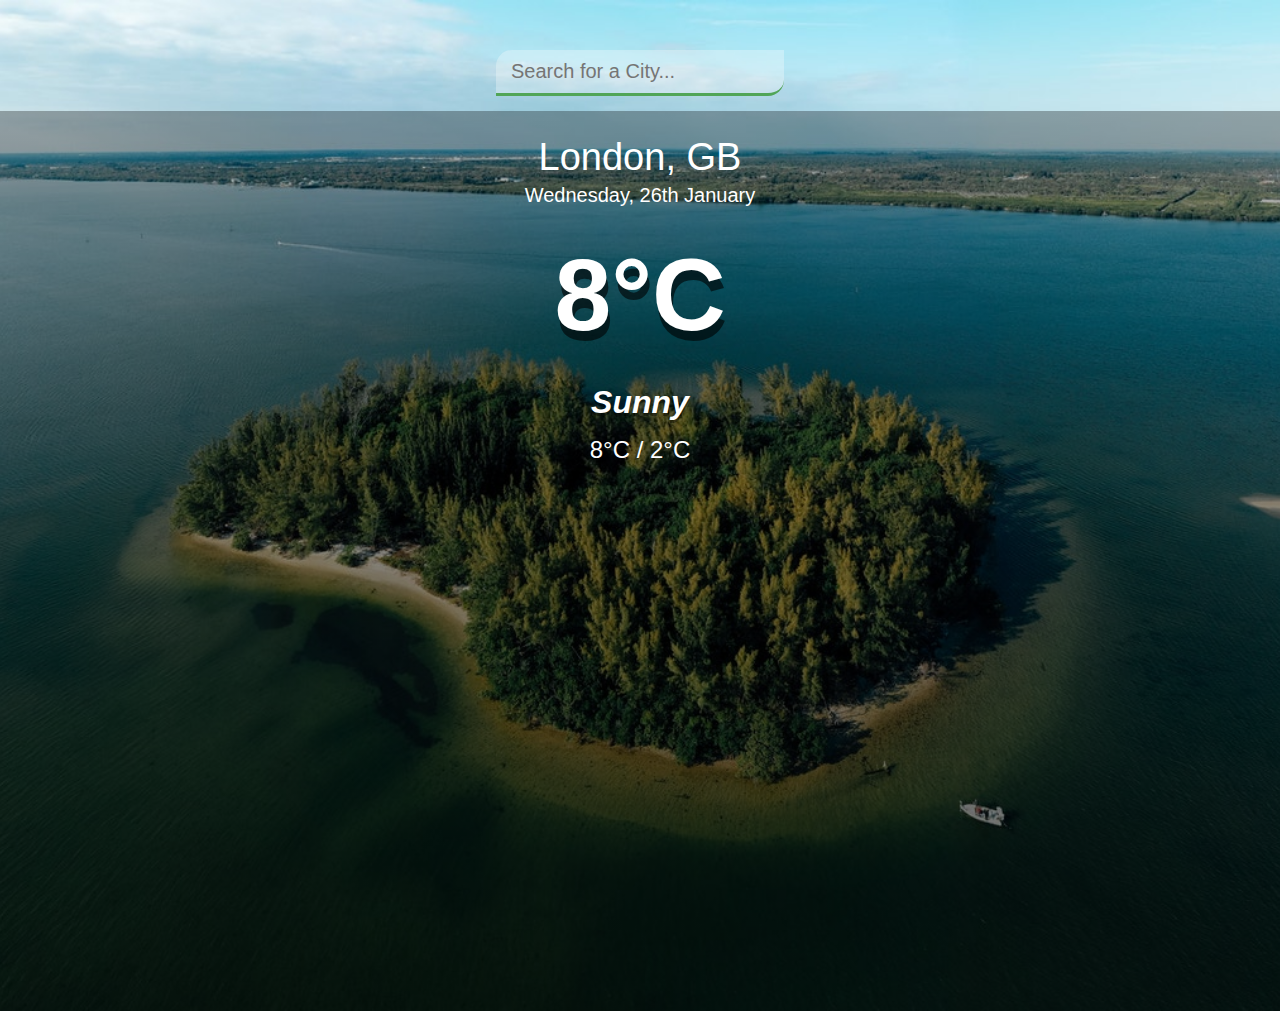
==== myPortfolio/Projects/weatherApp-JS-main/weatherApp-JS/index.html @ b3dc6fe7 "Add files via upload" ====
<!DOCTYPE html>
<html lang="en">
<head>
    <meta charset="UTF-8">
    <meta http-equiv="X-UA-Compatible" content="IE=edge">
    <meta name="viewport" content="width=
    , initial-scale=1.0">
    <link rel="stylesheet" href="main.css">
    <title>Weather App</title>
</head>
<body>
    <header>
        <input type="text" autocomplete="off" class="search-box" placeholder="Search for a City..."/>
    </header> 
    <div class="app-wrap">
      <!-- <header>
        <input type="text" autocomplete="off" class="search-box" placeholder="Search for a City..."/>
    </header> -->
    <main>
       <section class="location">
         <div class="city">London, GB</div>
         <div class="date">Wednesday, 26th January </div>
        </section>
        <div class="current">
            <div class="temp">8<span>°C</span></div>
            <div class="weather">Sunny</div>
            <div class="hi-low">8°C / 2°C</div>
        </div>
    </main>
    </div>


<script src="./main.js"></script>  
</body>
</html>
---- myPortfolio/Projects/weatherApp-JS-main/weatherApp-JS/main.css ----
*{
    margin: 0;
    padding:0;
    box-sizing: border-box;
}

body{
    font-family: 'Franklin Gothic Medium', 'Arial Narrow', Arial, sans-serif;
    background-image: url('./pictures/afternoon2.jpg');
    background-size: cover;
    background-position: top center;
}

.app-wrap{
    display: flex;
    flex-direction: column-reverse;
    min-height: 100vh;
    background-image: linear-gradient(to bottom,rgba(0, 0, 0, 0.3), rgba(0, 0, 0, 0.6));
}

header{
    display: flex;
    justify-content: center;
    align-items: center;
    padding: 50px 15px 15px;
}
header input{
    width: 100%;
    max-width: 288px;
    padding: 10px 15px;
    border: none;
    outline: none;
    background-color: rgba(255, 255, 255, 0.3);
    border-radius: 16px 0px 16px 0px;
    border-bottom: 3px solid #51a557;
    color: #313131;
    font-size: 20px;
    font-weight: 300;
    transition: 0.2 ease-out;
}

header input:focus {
    background-color: rgba(255, 255, 255, 0.6);
}

main{
    flex: 1 1 100%;
    padding: 25px 25px 50px;
    display: flex;
    flex-direction: column;
    align-items: center;
    text-align: center;
}

.location .city {
    color: #fff;
    font-size: 38px;
    font-weight: 500;
    margin-bottom: 5px;
}

.location .date {
    color:#fff;
    font-size: 20px;
}

.current .temp {
    color: #fff;
    font-size: 102px;
    font-weight: 900;
    margin: 30px 0px;
    text-shadow: 2px 10px rgba(0, 0, 0, 0.6);
}

.current .weather {
    color: #fff;
    font-size: 32px;
    font-weight: 700;
    font-style: italic;
    margin-bottom: 15px;
    text-shadow: 0px 3px rgba(0, 0, 0, 0.4);
}

.current .hi-low {
    color: #fff;
    font-size: 24px;
    font-weight: 500;
    text-shadow: 0px 4px rgbs(0, 0, 0, 0.4);
}
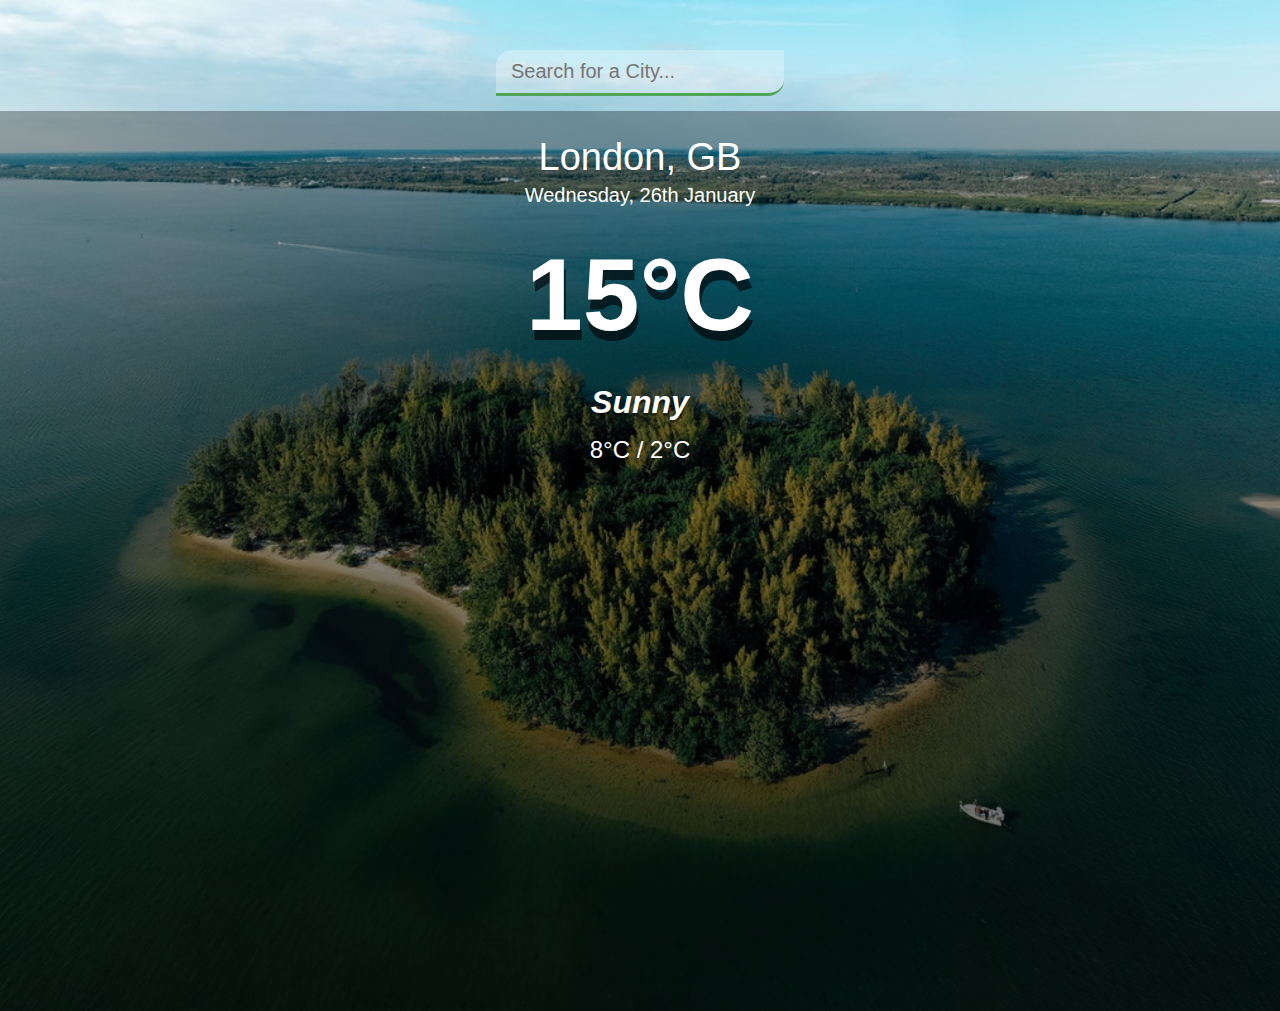
==== commit 6570ca3f: "Add files via upload" ====
--- a/myPortfolio/Projects/weatherApp-JS-main/weatherApp-JS/index.html
+++ b/myPortfolio/Projects/weatherApp-JS-main/weatherApp-JS/index.html
@@ -6,7 +6,7 @@
     <meta name="viewport" content="width=
     , initial-scale=1.0">
     <link rel="stylesheet" href="main.css">
-    <title>Weather App</title>
+    <title>Weather app</title>
 </head>
 <body>
     <header>
@@ -22,7 +22,7 @@
          <div class="date">Wednesday, 26th January </div>
         </section>
         <div class="current">
-            <div class="temp">8<span>°C</span></div>
+            <div class="temp">15<span>°C</span></div>
             <div class="weather">Sunny</div>
             <div class="hi-low">8°C / 2°C</div>
         </div>
@@ -30,6 +30,6 @@
     </div>
 
 
-<script src="./main.js"></script>  
+<script src="main.js"></script>  
 </body>
 </html>